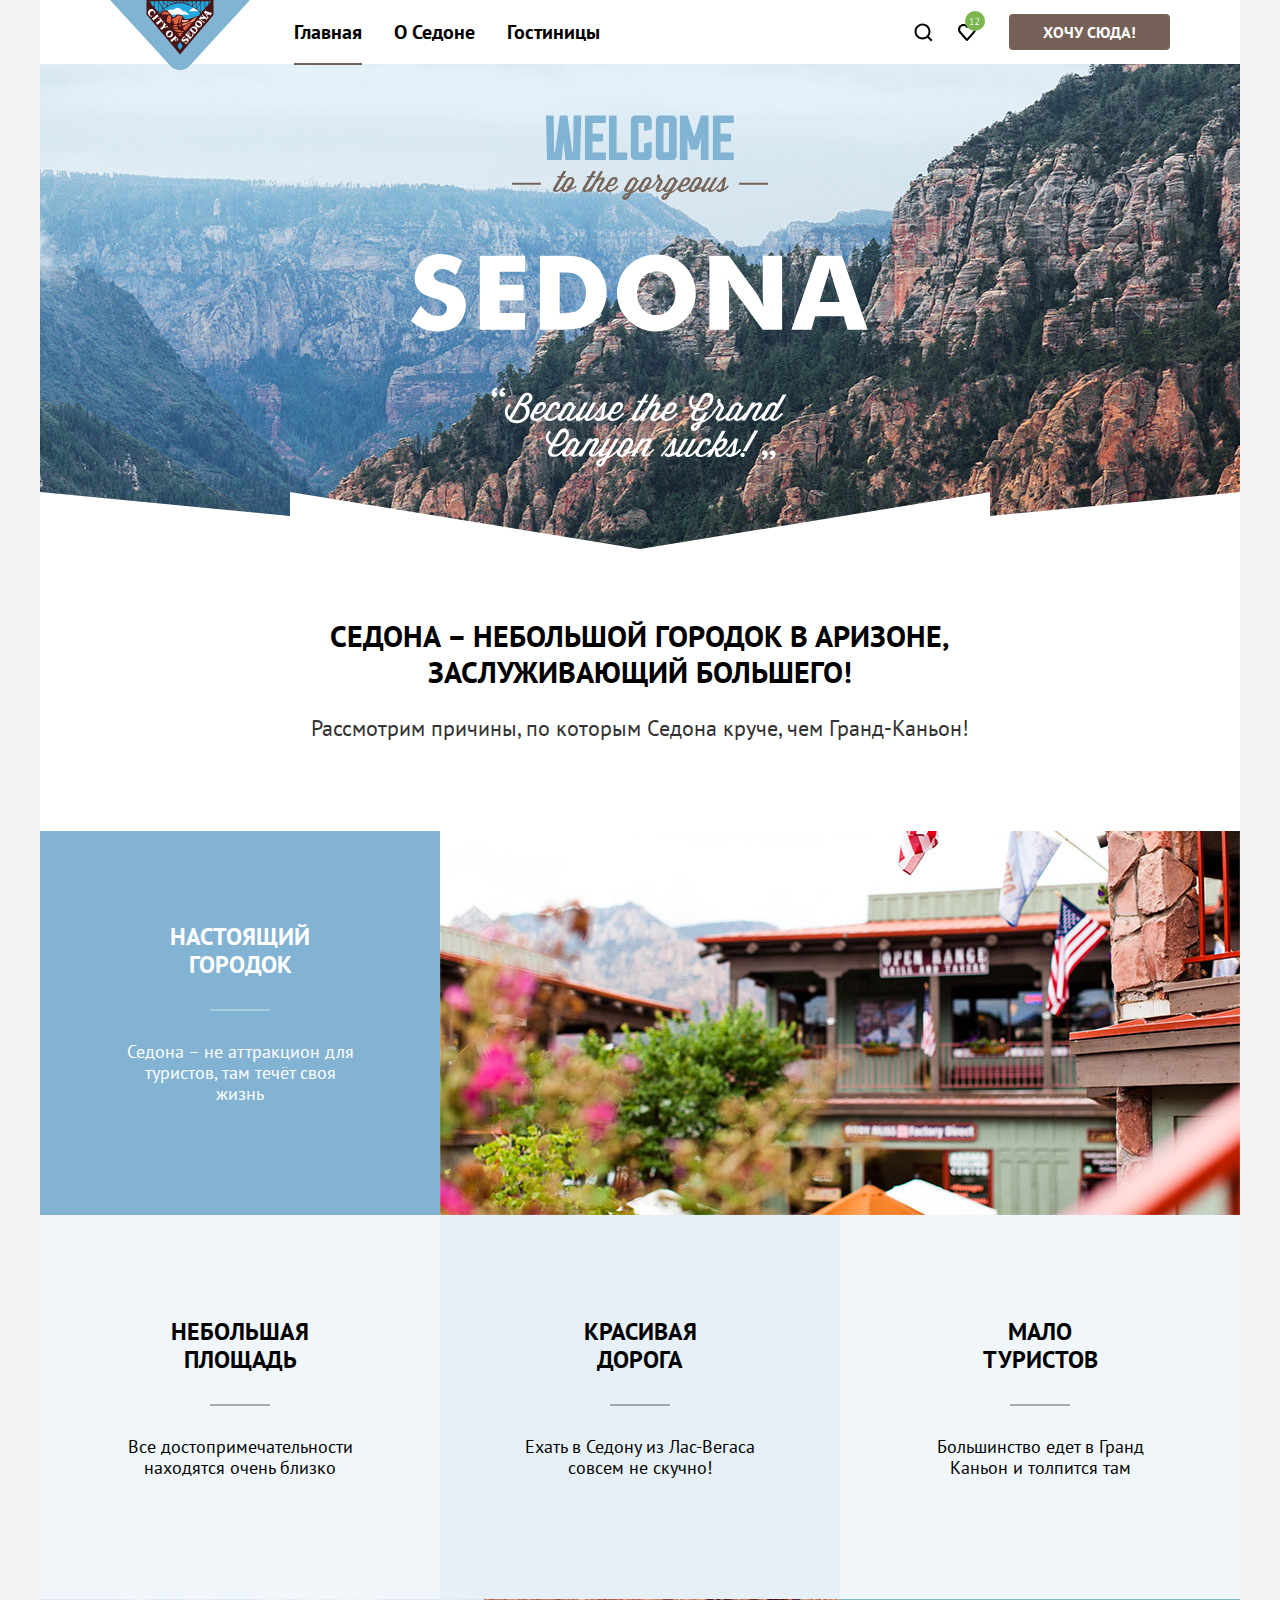
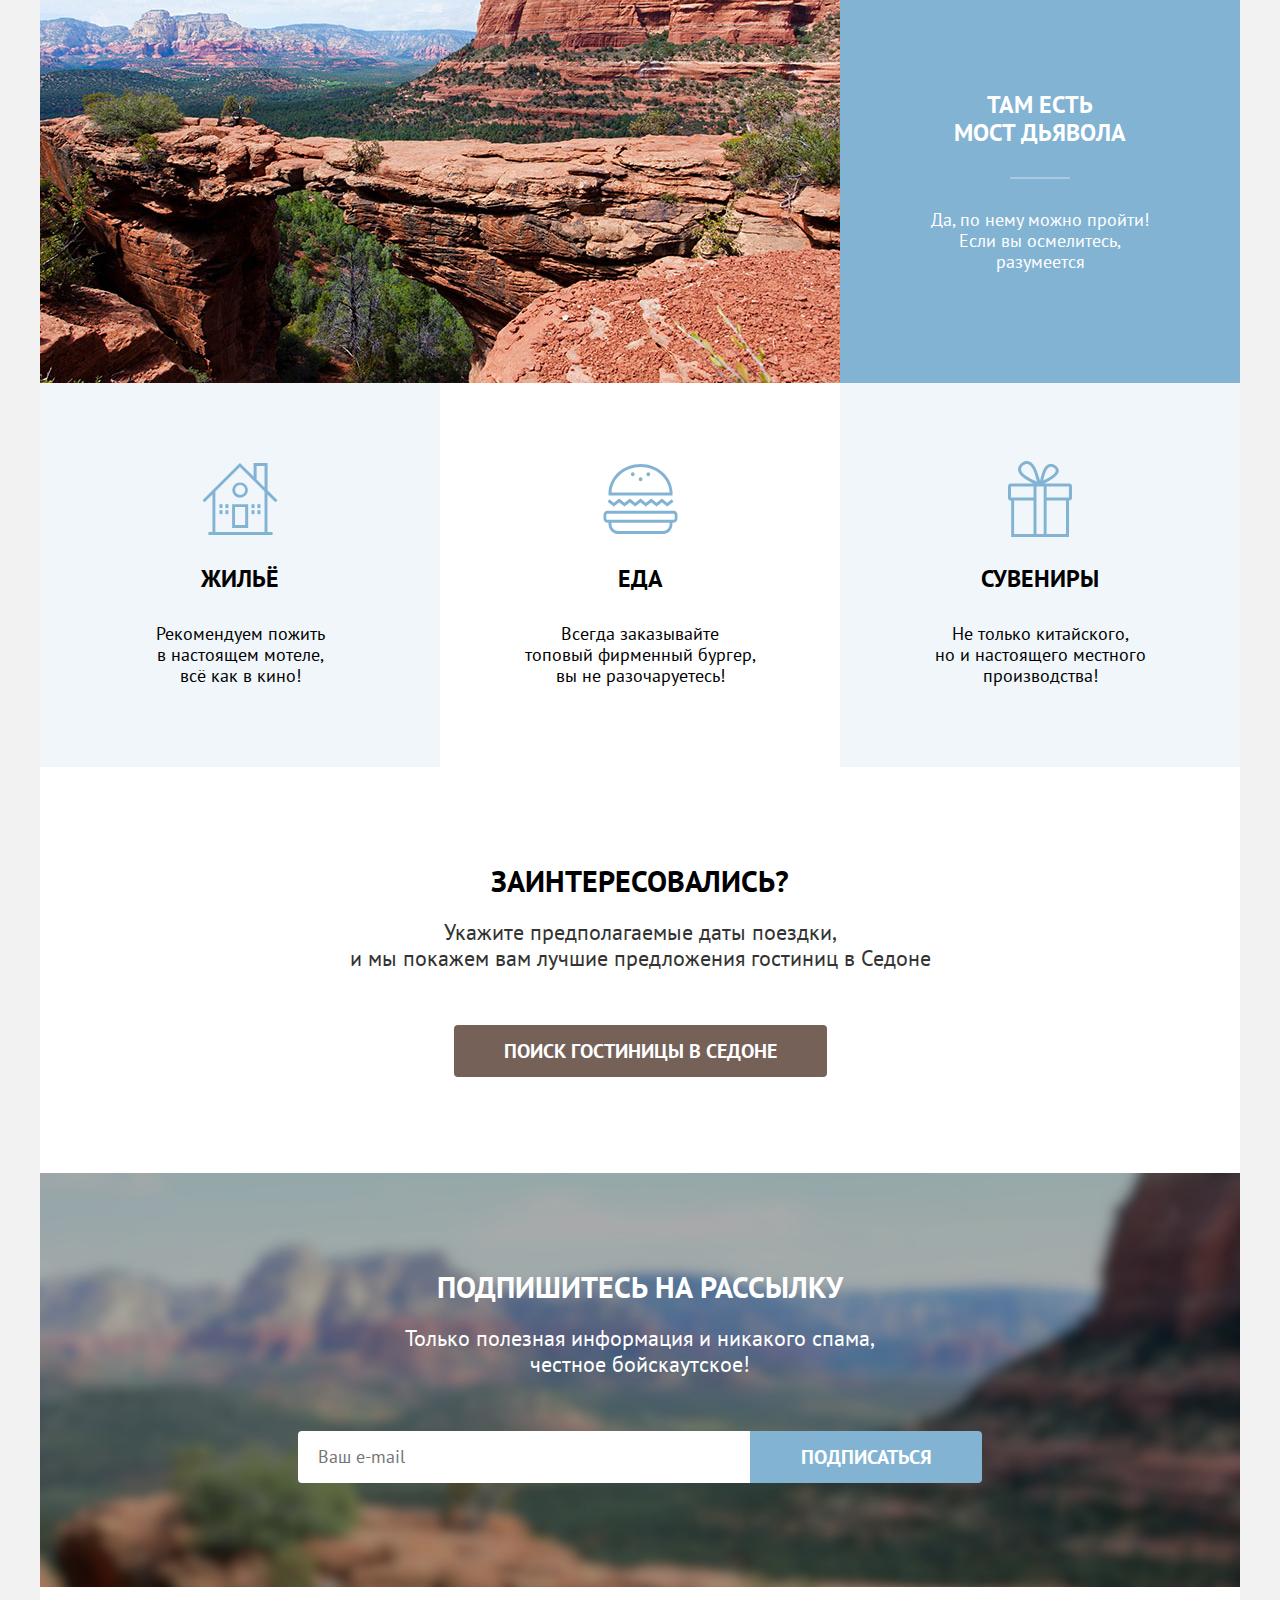
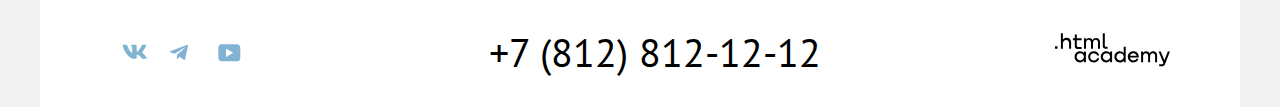
==== 9/index.html @ 2a3465a8 ":heavy_check_mark: Сборка #9" ====
<!DOCTYPE html>
<html lang="ru">

  <head>
    <meta charset="utf-8">
    <meta name="viewport" content="width=device-width, initial-scale=1">
    <link rel="stylesheet" href="styles/styles.css">
    <link rel="icon" type="image/png" sizes="32x32" href="images/favicon.png">
    <title>Седона - лучший город в Аризоне!</title>
    <base href="https://htmlacademy-htmlcss.github.io/2180451-sedona-35/9/">
</head>

  <body>
    <!-- header -->
    <header class="page-header">
      <nav class="header-navigation">
        <a class="nav-link link" href="index.html">
          <img class="header-logo" src="images/sedona-logo.svg" alt="Логотип города Седона.">
        </a>
        <ul class="nav-list list">
          <li class="nav-item">
            <a class="nav-link nav-link-current link" href="index.html">Главная</a>
          </li>
          <li class="nav-item">
            <a class="nav-link link" href="#">О Седоне</a>
          </li>
          <li class="nav-item">
            <a class="nav-link link" href="catalog.html">Гостиницы</a>
          </li>
        </ul>
        <ul class="nav-user list">
          <li class="nav-user-item">
            <span class="visually-hidden">Поиск гостиницы.</span>
            <a class="search-btn link" href="catalog.html"></a>
          </li>
          <li class="nav-user-item favorites-count">
            <span class="visually-hidden">Список избранного.</span>
            <a class="favorite-btn link" href="#"></a>
          </li>
          <li class="nav-user-item">
            <a class="favorites-hotel-button link btn-brown" href="#">ХОЧУ СЮДА!</a>
          </li>
        </ul>
      </nav>
    </header>

    <main class="main-index">
          <!-- intro -->
      <section class="welcome-intro">
        <div class="background-intro">
          <img class="welcome-intro-img" src="images/welcome-intro.svg" width="458" height="352" alt="Добро пожаловать в неподражаемую Седону, потому что Гранд-Каньон отстой.">
        </div>
        <h1 class="main-title">Седона – небольшой городок в аризоне,<br> заслуживающий большего!</h1>
        <p class="main-title-description">Рассмотрим причины, по которым Седона круче, чем Гранд-Каньон!</p>
      </section>
          <!-- список преимуществ -->
      <section class="advantages">
        <ul class="advantage-list list">
          <li class="advantage-item blue-card">
            <h3 class="advantage-title underline">Настоящий<br> городок</h3>
            <p class="advantage-description">Седона – не аттракцион для<br> туристов, там течёт своя<br> жизнь</p>
          </li>
          <li class="advantage-item advantage-image">
            <img src="images/town-image.jpg" alt="Здания города на фоне горы." width="800" height="384">
          </li>
          <li class="advantage-item second-string">
            <h3 class="advantage-title underline">Небольшая<br> площадь</h3>
            <p class="advantage-description">Все достопримечательности<br> находятся очень близко</p>
          </li>
          <li class="advantage-item second-string lightblue-card">
            <h3 class="advantage-title underline">Красивая<br> дорога</h3>
            <p class="advantage-description">Ехать в Седону из Лаc-Вегаса<br> совсем не скучно!</p>
          </li>
          <li class="advantage-item second-string">
            <h3 class="advantage-title underline">Мало<br> туристов</h3>
            <p class="advantage-description">Большинство едет в Гранд<br> Каньон и толпится там</p>
          </li>
          <li class="advantage-item advantage-image">
            <img src="images/devil-bridge.jpg" alt="Горная арка соединяющая две скалы." width="800" height="384">
          </li>
          <li class="advantage-item blue-card">
            <h3 class="advantage-title underline">Там есть<br> мост дьявола</h3>
            <p class="advantage-description">Да, по нему можно пройти!<br> Если вы осмелитесь,<br> разумеется</p>
          </li>
          <li class="advantage-item housing-card">
            <h3 class="advantage-title">Жильё</h3>
            <p class="advantage-description">Рекомендуем пожить<br> в настоящем мотеле,<br> всё как в кино!</p>
          </li>
          <li class="advantage-item food-card">
            <h3 class="advantage-title">Еда</h3>
            <p class="advantage-description">Всегда заказывайте<br> топовый фирменный бургер,<br> вы не разочаруетесь!
            </p>
          </li>
          <li class="advantage-item souvenir-card">
            <h3 class="advantage-title">Сувениры</h3>
            <p class="advantage-description">Не только китайского,<br> но и настоящего местного<br> производства!</p>
          </li>
        </ul>
      </section>
          <!-- поиск гостницы -->
      <section class="hotel-search">
        <h2 class="hotel-search-title">Заинтересовались?</h2>
        <p class="hotel-search-offer">Укажите предполагаемые даты поездки,<br> и мы покажем вам лучшие предложения гостиниц в Седоне</p>
        <a class="hotel-search-btn link btn-brown" href="catalog.html">Поиск гостиницы в Седоне</a>
      </section>
          <!-- подписка на рассылку -->
      <section class="mailing-list">
        <h2 class="subscribe-title">Подпишитесь на рассылку</h2>
        <p class="subscribe-description">Только полезная информация и никакого спама,<br> честное бойскаутское!</p>
        <form class="subscribe-field" action="https://echo.htmlacademy.ru/" method="post">
          <label class="email-label" for="mail-input"></label>
          <input type="email" placeholder="Ваш e-mail" class="mail-input" id="mail-input" name="subscriber email">
          <button class="subscribe-btn btn-blue" type="submit">подписаться</button>
        </form>
      </section>
    </main>
        <!-- footer -->
    <footer class="page-footer">
      <ul class="social list">
        <li class="social-item">
          <a class="footer-link-vk" href="https://vk.com/htmlacademy">
            <svg class="social-icon" width="25" height="15" fill="none" viewBox="0 0 25 15" xmlns="http://www.w3.org/2000/svg"><path fill-rule="evenodd" clip-rule="evenodd" d="M24.116 1.804c.166-.546 0-.948-.795-.948h-2.625c-.668 0-.976.347-1.143.73 0 0-1.335 3.196-3.226 5.272-.612.602-.89.793-1.224.793-.167 0-.418-.19-.418-.738V1.804c0-.656-.184-.948-.74-.948H9.817c-.417 0-.668.304-.668.593 0 .621.946.765 1.043 2.513V7.76c0 .833-.153.984-.487.984-.89 0-3.055-3.21-4.34-6.885-.249-.715-.5-1.003-1.172-1.003H1.566c-.75 0-.9.347-.9.73 0 .682.89 4.07 4.145 8.551 2.17 3.06 5.225 4.72 8.008 4.72 1.67 0 1.875-.369 1.875-1.004V11.54c0-.737.158-.884.687-.884.39 0 1.057.192 2.615 1.667 1.78 1.75 2.073 2.533 3.075 2.533h2.625c.75 0 1.126-.368.91-1.096-.238-.724-1.088-1.775-2.215-3.022-.612-.71-1.53-1.475-1.809-1.858-.389-.49-.278-.71 0-1.147 0 0 3.2-4.426 3.533-5.929h.001Z"/></svg>
            <span class="visually-hidden">Группа в контакте html академии.</span>
          </a>
        </li>
        <li class="social-item">
          <a class="footer-link-tg" href="https://t.me/htmlacademy">
            <svg class="social-icon" width="18" height="16" viewBox="0 0 18 16" fill="none" xmlns="http://www.w3.org/2000/svg"><path d="M16.785.956.84 7.104C-.248 7.541-.24 8.148.64 8.42l4.094 1.277 9.472-5.976c.448-.272.857-.126.52.173l-7.673 6.925H7.05l.002.001-.283 4.22c.414 0 .597-.19.829-.414l1.988-1.934 4.136 3.055c.762.42 1.31.205 1.5-.706l2.715-12.795c.278-1.114-.425-1.618-1.153-1.29Z"/></svg>
            <span class="visually-hidden">Канал в телеграм html академии.</span>
          </a>
        </li>
        <li class="social-item">
          <a class="footer-link-yt" href="https://youtube.com/user/htmlacademyru">
            <svg class="social-icon" width="23" height="18" viewBox="0 0 23 18" fill="none" xmlns="http://www.w3.org/2000/svg"><path d="M18.94.356H3.507C1.647.356.333 1.95.333 3.756V13.85c0 1.913 1.314 3.506 3.174 3.506H19.16c1.642 0 3.174-1.593 3.174-3.4v-10.2c-.219-1.806-1.532-3.4-3.393-3.4ZM7.995 12.894V4.819l7.333 4.037-7.333 4.038Z"/></svg>
            <span class="visually-hidden">Канал на ютуб html академии.</span>
          </a>
        </li>
      </ul>
      <a class="footer-phone-number link" href="telto:+78128121212">
        +7 (812) 812-12-12
        <span class="visually-hidden">Контактный номер академии.</span>
      </a>
      <a class="footer-link-htmlacademy" href="https://htmlacademy.ru/">
        <svg class="academy-icon" width="115" height="34" viewBox="0 0 115 34" fill="none" xmlns="http://www.w3.org/2000/svg"><path d="M0 13.256v2.6h2.5v-2.6H0ZM11.6 4.856c-1.6 0-2.8.7-3.6 1.7h-.1v-6.2h-2v15.5h2v-5.3c0-2.1 1.3-3.6 3.3-3.6 1.8 0 2.9 1.4 2.9 3.2v5.7h2v-6.1c.1-3-1.8-4.9-4.5-4.9ZM26.6 5.156h-4.8v-3.7h-2v3.8h-1.9v2h1.9v6c0 1.7 1 2.7 2.7 2.7h4.1v-2h-3.7c-.7 0-1.1-.4-1.1-1.1v-5.7h4.8v-2ZM41.1 4.956c-1.6 0-2.9.8-3.5 2.1h-.1c-.6-1.2-1.8-2.1-3.4-2.1-1.4 0-2.5.8-3.1 1.8h-.1v-1.6H29v10.6h2v-5.4c0-2 1-3.5 2.6-3.5 1.5 0 2.4 1 2.4 2.6v6.3h2v-5.6c0-2.4 1.4-3.3 2.6-3.3 1.5 0 2.4 1 2.4 2.6v6.3h2v-6.5c.1-2.5-1.4-4.3-3.9-4.3ZM47.8 13.056c0 1.7 1 2.7 2.8 2.7h2v-2h-1.7c-.7 0-1.1-.4-1.1-1.1V.356h-2v12.7ZM28.9 20.056c-.9-1.1-2.2-1.8-3.9-1.8-3.1 0-5.4 2.3-5.4 5.6s2.3 5.6 5.4 5.6c1.8 0 3-.8 3.8-1.9h.1v1.6h2v-10.6h-2v1.5Zm-3.6 7.4c-2.2 0-3.6-1.6-3.6-3.6s1.4-3.6 3.6-3.6 3.6 1.6 3.6 3.6c0 1.9-1.4 3.6-3.6 3.6ZM44.2 22.356c-.5-2.4-2.6-4.1-5.4-4.1-3.4 0-5.6 2.5-5.6 5.6 0 3.1 2.2 5.6 5.6 5.6 2.8 0 4.9-1.8 5.4-4.2h-2.1c-.4 1.3-1.7 2.3-3.3 2.3-2.2 0-3.6-1.6-3.6-3.6s1.4-3.6 3.6-3.6c1.6 0 2.8 1 3.3 2.2h2.1v-.2ZM55.1 20.056c-.9-1.1-2.2-1.8-3.9-1.8-3.1 0-5.4 2.3-5.4 5.6s2.3 5.6 5.4 5.6c1.8 0 3-.8 3.8-1.9h.1v1.6h2v-10.6h-2v1.5Zm-3.6 7.4c-2.2 0-3.6-1.6-3.6-3.6s1.4-3.6 3.6-3.6 3.6 1.6 3.6 3.6c0 1.9-1.5 3.6-3.6 3.6ZM68.7 20.156c-.9-1.1-2.2-1.9-3.9-1.9-3.1 0-5.4 2.3-5.4 5.6s2.2 5.6 5.4 5.6c1.7 0 3-.8 3.8-1.8h.1v1.5h2v-15.4h-2v6.4Zm-3.6 7.3c-2.2 0-3.6-1.6-3.6-3.6s1.4-3.6 3.6-3.6 3.6 1.6 3.6 3.6c-.1 2-1.5 3.6-3.6 3.6ZM78.3 18.256c-3.3 0-5.5 2.5-5.5 5.6 0 3 2.1 5.6 5.5 5.6 2.5 0 4.5-1.3 5.2-3.6h-2.1c-.5 1-1.6 1.6-3 1.6-1.9 0-3.3-1.3-3.4-2.9h8.8c.2-3.6-2-6.3-5.5-6.3Zm0 1.9c1.7 0 3 1 3.3 2.6h-6.5c.3-1.5 1.5-2.6 3.2-2.6ZM98.2 18.256c-1.6 0-2.9.8-3.6 2h-.1c-.6-1.2-1.8-2-3.4-2-1.4 0-2.5.7-3.1 1.8v-1.5h-1.9v10.6h2v-5.4c0-2 1-3.4 2.6-3.5 1.5 0 2.4 1 2.4 2.6v6.3h2v-5.6c0-2.4 1.4-3.3 2.6-3.3 1.5 0 2.4 1 2.4 2.6v6.3h2v-6.5c.1-2.6-1.4-4.4-3.9-4.4ZM109.4 27.356l-3.6-8.9h-2.2l4.8 11.6c-.3.9-.7 1.2-1.7 1.2h-2.5v2h2.5c1.8 0 2.8-.8 3.5-2.6l4.7-12.2h-2.1l-3.4 8.9Z"/></svg>
        <span class="visually-hidden">Сайт html академии.</span>
      </a>
    </footer>
        <!-- modal-container -->
    <div class="modal-container modal-container-close">   <!-- для отображения модального окна нужно удалить класс modal-container-close -->
      <div class="modal-wrapper">
        <button class="modal-close-btn">
          <span class="visually-hidden">Закрыть.</span>
        </button>
        <div class="modal-content">
          <h2 class="modal-title">Поиск гостиницы в Седоне</h2>
          <form class="modal-field" action="https://echo.htmlacademy.ru/" method="post">
            <label class="arrival-date" for="arrival-date-input">Дата Заезда:</label>
            <input class="arrival-date-input modal-input" type="text" value="27 апреля 2020" id="arrival-date-input" name="arrival date" required>
            <p class="date-error">Мы не можем отправить вас в прошлое.</p>
            <label class="departure-date" for="departure-date-input">Дата Выезда:</label>
            <input class="departure-date-input modal-input" type="text" value="1 сентября 2023" id="departure-date-input" name="departure date" required>
            <p class="free-rooms">На эти даты есть свободные номера. Пока есть.</p>
            <label class="adults-count" for="adults-count-input">Взрослые:</label>
            <div class="adults-count-wrapper">
              <button class="minus-btn">
                <span class="visually-hidden">Минус.</span>
              </button>
              <input class="adults-count-input modal-input" type="text" value="2" id="adults-count-input" name="adults count" required>
              <button class="plus-btn">
                <span class="visually-hidden">Плюс.</span>
              </button>
            </div>
            <label class="childs-count" for="childs-count-input">
              Дети:
              <span class="tooltip">
                <span class="tooltip-text">Укажите количество детей,<br> которые будут с вами, возраст<br> которых от 6 до 18 лет. Дети<br> до 6 лет размещаются<br> бесплатно.</span>
              </span>
            </label>
            <div class="childs-count-wrapper">
              <button class="minus-btn" type="button">
                <span class="visually-hidden">Минус.</span>
              </button>
              <input class="childs-count-input modal-input" type="text" value="2" id="childs-count-input" name="childs count" required>
              <button class="plus-btn" type="button">
                <span class="visually-hidden">Плюс.</span>
              </button>
            </div>
            <button class="modal-search-btn" type="submit">Найти</button>
          </form>
        </div>
      </div>
    </div>
  </body>
</html>
---- 9/styles/styles.css ----
/*
* Prefixed by https://autoprefixer.github.io
* PostCSS: v8.4.14,
* Autoprefixer: v10.4.7
* Browsers: > 2% and last 1 version
*/

@font-face {
  font-family: "PT Sans";
  font-style: normal;
  font-weight: 400;
  src: url("../fonts/ptsans-400.woff2") format("woff2");
  font-display: swap;
}

@font-face {
  font-family: "PT Sans";
  font-style: normal;
  font-weight: 700;
  src: url("../fonts/ptsans-700.woff2") format("woff2");
  font-display: swap;
}

html {
  background-color: #f2f2f2;
  height: 100%;
}

body {
  min-width: 1200px;
  min-height: 100%;
  margin: 0;
  padding: 0;
  display: flex;
  flex-direction: column;
  font-family: "PT Sans", "Arial", sans-serif;
  font-size: 18px;
  line-height: 21px;
  font-weight: 400;
  color: #000000;
  background-color: #f2f2f2;
}

.link {
  text-decoration: none;
  color: inherit;
}

.list {
  list-style-type: none;
}

.visually-hidden {
  position: absolute;
  width: 1px;
  height: 1px;
  margin: -1px;
  padding: 0;
  border: 0;
  clip: rect(0 0 0 0);
  overflow: hidden;
}

/* header */
.page-header {
  width: 1200px;
  margin: 0 auto;
  background-color: #ffffff;
}

.header-navigation {
  display: flex;
  position: relative;
  padding: 0 70px;
}

.header-logo {
  position: absolute;
  top: 0;
  z-index: 1;
}

.nav-list {
  margin: 0 0 0 168px;
  padding: 0;
  display: flex;
  flex-wrap: wrap;
  max-width: 460px;
  align-items: center;
  font-size: 20px;
  line-height: 24px;
  font-weight: 700;
}

.nav-item {
  position: relative;
  margin: 20px 16px;
}

.nav-link {
  padding: 20px 0;
}

.nav-link-current::after {
  content: "";
  position: absolute;
  display: block;
  width: 100%;
  top: 43px;
  border-bottom: 2px solid #756257;
  z-index: 1;
}

.nav-user {
  margin: 0;
  margin-left: auto;
  padding: 0;
  display: flex;
  flex-wrap: wrap;
  max-width: 320px;
  align-items: center;
}

.nav-user-item {
  position: relative;
}

.search-btn {
  display: block;
  padding: 22px 12px;
  width: 20px;
  height: 20px;
  background-image: url("../images/search-btn.svg");
  background-repeat: no-repeat;
  background-position: 50% 50%;
}

.favorite-btn {
  display: block;
  padding: 23px 13px;
  width: 18px;
  height: 17px;
  background-image: url("../images/favorites-btn.svg");
  background-repeat: no-repeat;
  background-position: 50% 50%;
}

.favorites-hotel-button {
  display: block;
  margin: 14px 0 14px;
  margin-left: 20px;
  padding: 8px 34px;
  font-size: 16px;
  line-height: 20px;
  font-weight: 700;
  color: #ffffff;
  background-color: #756157;
  border-radius: 4px;
}

.favorites-count::before {
  content: "";
  position: absolute;
  top: 10px;
  left: 20px;
  width: 20px;
  height: 20px;
  background-image: url("../images/favorites-count.svg");
}
/* header */

/* main */
/* welcome-intro */
.main-index {
  width: 1200px;
  margin: 0 auto;
  flex-grow: 1;
  background-color: #ffffff;
}

.background-intro {
  margin-bottom: 69px;
  display: block;
  min-height: 485px;
  text-align: center;
  background:
    url("../images/intro-lowercase.svg") no-repeat center bottom,
    url("../images/index-background.jpg") no-repeat center;
  background-color: #000000;
}

.welcome-intro-img {
  margin-top: 51px;
}

.main-title {
  margin-top: 0;
  margin-bottom: 25px;
  text-align: center;
  font-size: 30px;
  line-height: 36px;
  font-weight: 700;
  text-transform: uppercase;
}

.main-title-description {
  margin-top: 0;
  margin-bottom: 90px;
  text-align: center;
  font-size: 22px;
  line-height: 26px;
  color: #333333;
}
/* welcome-intro */

/* advantages */
.advantage-list {
  margin: 0;
  padding: 0;
  display: grid;
  grid-template-columns: 400px 400px 400px;
  grid-auto-flow: dense;
  text-align: center;
}

.advantage-item {
  display: flex;
  min-height: 384px;
  box-sizing: border-box;
  flex-direction: column;
  text-align: center;
  background-color: rgba(131, 179, 211, 0.12);
}

.advantage-image {
  grid-column: span 2;
}

.advantage-title {
  margin: 0 0 62px;
  position: relative;
  font-size: 24px;
  line-height: 28px;
  font-weight: 700;
  text-transform: uppercase;
}

.housing-card .advantage-title,
.food-card .advantage-title,
.souvenir-card .advantage-title {
  margin-bottom: 30px;
}

.blue-card .advantage-title {
  color: #ffffff;
}

.advantage-description {
  margin: 0;
}

.blue-card {
  padding: 92px 84px 111px;
  background-color: rgba(131, 179, 211, 1);
  color: #ffffff;
}

.second-string {
  padding: 103px 84px 121px;
}

.housing-card,
.food-card,
.souvenir-card {
  padding: 182px 84px 81px;
}

.housing-card {
  background: url("../images/hotel-icon.svg") no-repeat center 80px;
  background-color: rgba(131, 179, 211, 0.12);
}

.food-card {
  background: url("../images/food-icon.svg") no-repeat center 81px;
}

.souvenir-card {
  background: url("../images/souvenir-icon.svg") no-repeat center 78px;
  background-color: rgba(131, 179, 211, 0.12);
}

.underline::after {
  content: "";
  position: absolute;
  display: block;
  top: 86px;
  left: 50%;
  transform: translate(-50%);
  width: 60px;
  border-bottom: 2px solid rgba(0, 0, 0, 0.3);
}

.blue-card .underline::after {
  border-bottom: 2px solid rgba(255, 255, 255, 0.3);
}

.lightblue-card {
  background-color: rgba(131, 179, 211, 0.2);
}
/* advantages */

/* hotel-search */
.hotel-search {
  padding: 96px 0;
  text-align: center;
}

.hotel-search-title {
  margin: 0 auto 20px;
  max-width: 592px;
  font-size: 30px;
  line-height: 36px;
  font-weight: 700;
  text-transform: uppercase;
}

.hotel-search-offer {
  margin-top: 0;
  margin-bottom: 54px;
  font-size: 22px;
  line-height: 26px;
  color: #333333;
}

.hotel-search-btn {
  margin: 0 auto;
  padding: 8px 50px;
  display: inline-block;
  line-height: 36px;
  font-size: 20px;
  font-weight: 700;
  text-transform: uppercase;
  color: #ffffff;
  background-color: #756157;
  border-radius: 4px;
}
/* hotel-search */

/* mailing-list */
.mailing-list {
  padding: 96px 0 104px;
  text-align: center;
  background-image: url("../images/mailing-list-background.jpeg");
  background-size: cover;
  background-color: #000000;
}

.subscribe-title {
  margin-top: 0;
  margin-bottom: 20px;
  font-size: 30px;
  line-height: 36px;
  font-weight: 700;
  text-transform: uppercase;
  color: #ffffff;
}

.subscribe-description {
  margin: 0 auto 54px;
  max-width: 475px;
  font-size: 22px;
  line-height: 26px;
  color: #ffffff;
}

.subscribe-field {
  margin: 0;
  padding: 0;
  display: flex;
  justify-content: center;
}

.mail-input {
  margin: 0;
  padding: 14px 0 14px 20px;
  width: 432px;
  font-family: "PT Sans", "Arial", sans-serif;
  font-size: 18px;
  line-height: 24px;
  border: none;
  border-radius: 4px 0 0 4px;
}

.inner-mail-input {
  background-color: #f2f2f2;
}

.subscribe-btn {
  margin: 0;
  padding: 8px 0;
  width: 232px;
  font-family: "PT Sans", "Arial", sans-serif;
  font-size: 20px;
  line-height: 36px;
  font-weight: 700;
  text-transform: uppercase;
  color: #ffffff;
  background-color: #82b3d3;
  border: none;
  border-radius: 0 4px 4px 0;
}
/* mailing-list */

/* page-footer */
.page-footer {
  width: 1200px;
  box-sizing: border-box;
  margin: 0 auto;
  padding: 45px 70px 35px 70px;
  display: flex;
  flex-wrap: wrap;
  justify-content: space-between;
  align-items: center;
  background-color: #ffffff;
}

.social {
  margin: 0;
  padding: 0;
  max-width: 144px;
  display: flex;
  flex-wrap: wrap;
  align-items: center;
}

.social-item {
  width: 48px;
  height: 40px;
}

.social-icon {
  padding: 12px 12px;
  fill: #83b3d3;
}

.footer-phone-number {
  display: block;
  margin: 0;
  padding: 0;
  max-width: 340px;
  font-size: 40px;
  line-height: 40px;
}

.academy-icon {
  fill: #000000;
}
/* page-footer */

/* modal-container */
.modal-container {
  position: fixed;
  top: 0;
  left: 0;
  display: flex;
  width: 100%;
  height: 100%;
  background-color: rgba(242, 242, 242, 0.8);
  z-index: 1;
}

.modal-container-close {
  display: none;
}

.modal-wrapper {
  position: relative;
  margin: auto;
  padding: 64px 70px;
  box-sizing: border-box;
  width: 717px;
  background-color: #ffffff;
  box-shadow: 0 25px 50px rgba(0, 0, 0, 0.15);
  border-radius: 30px;
}

.modal-close-btn {
  position: absolute;
  right: 52px;
  top: 64px;
  width: 52px;
  height: 52px;
  background-image: url("../images/modal-close.svg");
  background-repeat: no-repeat;
  background-position: center;
  background-color: #f2f2f2;
  border: none;
  border-radius: 50%;
}

.modal-title {
  margin-top: 0;
  margin-bottom: 64px;
  font-size: 30px;
  line-height: 36px;
  font-weight: 700;
  text-transform: uppercase;
}

.modal-field {
  display: grid;
  grid-template-columns: 137px 110px 1fr 110px;
  grid-template-rows: repeat(5, auto);
  align-items: center;
}

.modal-field label {
  font-size: 20px;
  line-height: 24px;
  font-weight: 700;
}

.modal-input {
  font-family: "PT Sans", "Arial", sans-serif;
  font-size: 18px;
  line-height: 24px;
  font-weight: 700;
  background-color: #f2f2f2;
  border: none;
  border-radius: 4px;
}

.arrival-date,
.departure-date,
.adults-count {
  grid-column: 1/2;
}

.arrival-date-input,
.departure-date-input {
  grid-column: 2/5;
  padding: 12px 50px 12px 20px;
  background-image: url("../images/modal-calendar.svg");
  background-repeat: no-repeat;
  background-position: center right 20px;
}

.date-error,
.free-rooms {
  grid-column: 2/5;
  margin: 4px 0 23px;
  padding-left: 20px;
  align-self: flex-start;
  font-size: 16px;
  line-height: 21px;
  font-weight: 400;
}

.date-error {
  min-width: 280px;
  color: #ff5757;
}

.free-rooms {
  min-width: 331px;
  color: #333333;
}

.childs-count {
  margin-left: 88px;
  grid-column: 3/4;
  max-width: 137px;
}

.adults-count-wrapper {
  grid-column: 2/3;
}

.childs-count-wrapper {
  grid-column: 4/5;
}

.adults-count-wrapper,
.childs-count-wrapper {
  min-height: 48px;
  display: flex;
  justify-content: space-between;
  background-color: #f2f2f2;
  border-radius: 4px;
}

.adults-count-input,
.childs-count-input {
  margin: 0;
  display: block;
  min-width: 31px;
  min-height: 48px;
  text-align: center;
  border-radius: 0;
}

.minus-btn {
  margin: 0;
  margin-left: 13px;
  position: relative;
  width: 20px;
  height: 20px;
  align-self: center;
  background-image: url("../images/modal-minus.svg");
  background-repeat: no-repeat;
  background-position: center;
  background-color: transparent;
  border: none;
}

.plus-btn {
  margin: 0;
  margin-right: 13px;
  position: relative;
  width: 20px;
  height: 20px;
  align-self: center;
  background-image: url("../images/modal-plus.svg");
  background-repeat: no-repeat;
  background-position: center;
  background-color: transparent;
  border: none;
}

.tooltip {
  margin-left: 10px;
  padding: 0 13px;
  position: relative;
  background-image: url("../images/modal-tooltip.svg");
  background-repeat: no-repeat;
  background-position: center;
  border-radius: 50%;
  background-color: #83b3d3;
}

.tooltip-text {
  visibility: hidden;
  position: absolute;
  padding: 20px 18px 18px 22px;
  box-sizing: border-box;
  top: 100%;
  left: 50%;
  min-width: 256px;
  min-height: 143px;
  font-size: 16px;
  line-height: 20px;
  font-weight: 400;
  color: #ffffff;
  background-color: #333333;
  border-radius: 10px;
  box-shadow: 0 15px 30px rgba(0, 0, 0, 0.3);
  transform: translate(-50%, 15px);
  z-index: 1;
}

.tooltip-text::after {
  position: absolute;
  content: "";
  top: -9px;
  left: 50%;
  width: 19px;
  height: 9px;
  background-image: url("../images/modal-tooltip-tail.svg");
  background-repeat: no-repeat;
  transform: translate(-50%);
}

.tooltip:hover .tooltip-text {
  visibility: visible;
}

.modal-search-btn {
  margin: 48px 0 0 0;
  padding: 18px 0;
  grid-column: 1/-1;
  font-family: "PT Sans", "Arial", sans-serif;
  font-size: 20px;
  line-height: 24px;
  font-weight: 700;
  text-transform: uppercase;
  color: #ffffff;
  background-color: #83b3d3;
  border: none;
  border-radius: 10px;
}
/* modal-container */

/* main-inner */
/* sedona-hotels */
.main-inner {
  width: 1200px;
  margin: 0 auto;
  background-color: #ffffff;
}

.sedona-hotels {
  margin-bottom: 50px;
  padding: 35px 70px 70px;
  box-sizing: border-box;
  content: "";
  min-height: 412px;
  background-image: url("../images/catalog-page/catalog-background.jpeg");
  background-repeat: no-repeat;
  background-size: cover;
  background-color: #000000;
}

.inner-title {
  margin: 0;
  margin-bottom: 8px;
  font-size: 60px;
  line-height: 78px;
  color: #ffffff;
}

.breadcrumps {
  margin: 0;
  margin-bottom: 40px;
  padding: 0;
  width: 114px;
  display: flex;
  flex-direction: row;
  justify-content: space-between;
  align-items: center;
  font-size: 16px;
  line-height: 21px;
  color: #ffffff;
}

.breadcrumps-item {
  position: relative;
}

.breadcrumps-homepage-link {
  display: block;
  width: 12px;
  height: 12px;
  background-image: url("../images/catalog-page/hotel-icon.svg");
  background-size: cover;
}

.breadcrumps-item:first-child::after {
  content: "";
  position: absolute;
  left: 23px;
  top: 0;
  width: 7px;
  height: 10px;
  background-image: url("../images/catalog-page/breadscrump-arrow.svg");
  background-size: cover;
}
/* sedona-hotels */

/* hotel-filters */
.hotel-filters {
  color: #ffffff;
}

.hotel-filters-form {
  margin: 0;
  padding: 0;
  display: flex;
  flex-wrap: wrap;
}

.fieldset-form {
  margin: 0;
  padding: 0;
  border: none;
}

.fieldset-title {
  margin-bottom: 32px;
  padding: 0;
  max-width: 151px;
  font-size: 20px;
  line-height: 24px;
  font-weight: 700;
}

.fieldset-form-list {
  margin: 0 70px 0 0;
  padding: 0;
  width: 150px;
  display: flex;
  flex-direction: column;
  justify-content: space-between;
  align-items: flex-start;
  gap: 16px;
  font-size: 18px;
  line-height: 23px;
}

.control {
  position: relative;
  display: block;
  padding-left: 36px;
}

.control-input,
.radio {
  position: absolute;
  width: 1px;
  height: 1px;
  margin: -1px;
  padding: 0;
  border: 0;
  clip: rect(0 0 0 0);
  overflow: hidden;
}

.control-mark-checkbox {
  position: absolute;
  top: 2px;
  left: 0;
  width: 20px;
  height: 20px;
  background-color: #ffffff;
  border-radius: 4px;
}

.control-input[type="checkbox"]:checked + .control-mark-checkbox::before {
  position: absolute;
  content: "";
  top: 5px;
  left: 4px;
  height: 20px;
  width: 20px;
  background: url("../images/catalog-page/checkbox.svg") no-repeat;
}

.control-mark-radio {
  position: absolute;
  top: 2px;
  left: 0;
  width: 20px;
  height: 20px;
  background-color: #ffffff;
  border-radius: 50%;
}

.radio[type="radio"]:checked + .control-mark-radio::before {
  position: absolute;
  content: "";
  top: 5px;
  left: 5px;
  height: 10px;
  width: 10px;
  background-color: #3f5e72;
  border-radius: 50%;
}

.range-form {
  margin: 0 70px 0 70px;
  width: 288px;
}

.range-wrapper {
  position: relative;
  margin-bottom: 44px;
  width: 288px;
  display: flex;
  justify-content: space-between;
}

.range-input {
  padding: 12px 20px;
  box-sizing: border-box;
  width: 143px;
  font-size: 18px;
  line-height: 24px;
  font-weight: 700;
  border: none;
}

.left-range-input {
  border-radius: 4px 0 0 4px;
}

.range-wrapper::after {
  position: absolute;
  content: "от";
  top: 12px;
  left: 106px;
  font-family: "PT Sans", "Arial", sans-serif;
  font-weight: 400;
  font-size: 18px;
  line-height: 24px;
  color: #e5e5e5;
}

.range-wrapper::before {
  position: absolute;
  content: "до";
  top: 12px;
  left: 248px;
  font-family: "PT Sans", "Arial", sans-serif;
  font-weight: 400;
  font-size: 18px;
  line-height: 24px;
  color: #e5e5e5;
}

.right-range-input {
  border-radius: 0 4px 4px 0;
}

.range-scale {
  position: relative;
  height: 4px;
  margin-bottom: 8px;
  background-color: rgba(255, 255, 255, 0.3);
  border-radius: 2px;
}

.range-bar {
  position: absolute;
  height: 4px;
  left: 0;
  width: 226px;
  border-radius: 2px;
  background-color: #ffffff;
}

.range-toggle {
  position: absolute;
  background-color: #ffffff;
  height: 20px;
  width: 20px;
  border: none;
  border-radius: 5px;
  cursor: pointer;
}

.toggle-min {
  top: -8px;
}

.toggle-max {
  top: -8px;
  left: 206px;
}

.hotel-filters-btn {
  display: flex;
  flex-direction: column;
}

.accept-filters-btn {
  margin-top: 56px;
  padding: 8px 0;
  width: 191px;
  font-family: "PT Sans", "Arial", sans-serif;
  font-size: 16px;
  line-height: 20px;
  font-weight: 700;
  text-transform: uppercase;
  color: #ffffff;
  background-color: #82b3d3;
  border: none;
  border-radius: 4px;
}

.reset-filters-btn {
  margin-top: 32px;
  padding: 8px 0;
  width: 191px;
  font-family: "PT Sans", "Arial", sans-serif;
  font-size: 16px;
  line-height: 20px;
  font-weight: 700;
  text-transform: uppercase;
  color: #ffffff;
  background-color: rgba(0, 0, 0, 0);
  border: none;
}
/* hotel-filters */

/* hotel-sort */
.hotel-sort {
  margin: 0 70px 40px;
  display: flex;
  flex-wrap: wrap;
  align-items: center;
}

.hotel-sort-title {
  margin: 0;
  max-width: 340px;
  font-size: 30px;
  line-height: 36px;
  font-weight: 700;
  text-transform: uppercase;
}

.hotel-sort-list {
  margin: 0;
  margin-left: auto;
  padding: 12px 34px 12px 18px;
  width: 292px;
  height: 49px;
  font-family: "PT Sans", "Arial", sans-serif;
  font-size: 18px;
  line-height: 21px;
  color: #333333;
  border: 2px solid #e5e5e5;
  border-radius: 4px;
  background-image: url("../images/catalog-page/select-arrow.svg");
  background-repeat: no-repeat;
  background-position: right 18px center;
  appearance: none;
}

.hotel-sort-wrapper {
  margin-left: 70px;
  max-width: 160px;
  display: flex;
  flex-wrap: wrap;
  gap: 8px;
}

.view-btn {
  width: 48px;
  height: 48px;
  display: block;
  background-color: rgba(0, 0, 0, 0);
  background-position: 50% 50%;
  background-repeat: no-repeat;
  background-size: 16px 14px;
  border: 2px solid #e5e5e5;
  border-radius: 4px;
}

.view-btn-cards-current {
  border: 2px solid #000000;
}

.view-btn-cards {
  background-image: url("../images/catalog-page/view-icon-1.svg");
}

.view-btn-gallery {
  background-image: url("../images/catalog-page/view-icon-2.svg");
}

.view-btn-list {
  background-image: url("../images/catalog-page/view-icon-3.svg");
}

/* hotel-catalog */
.hotel-list {
  margin: 40px 70px 80px;
  padding: 0;
  display: grid;
  grid-template-columns: repeat(3, 340px);
  gap: 20px;
}

.hotel-card {
  padding: 20px;
  border: 1px solid #e6e6e6;
  border-radius: 4px;
}

.hotel-card-link {
  display: block;
  min-width: 300px;
}

.hotel-image {
  display: block;
  margin-bottom: 16px;
}

.hotel-card-title {
  margin: 0;
  margin-bottom: 16px;
  font-size: 24px;
  line-height: 28px;
  font-weight: 700;
}

.hotel-info-wrapper {
  margin-bottom: 16px;
  display: flex;
  font-size: 18px;
  line-height: 21px;
  font-weight: 400;
  color: #333333;
}

.hotel-type-item,
.hotel-price-item {
  margin: 0;
  width: 50%;
}

.hotel-price-item {
  text-align: right;
}

.hotel-card-btn-wrapper {
  margin-bottom: 16px;
  display: flex;
  justify-content: space-between;
}

.hotel-description-btn {
  margin: 0;
  padding: 8px 26px;
  box-sizing: border-box;
  max-width: 140px;
  font-size: 16px;
  line-height: 20px;
  font-weight: 700;
  text-transform: uppercase;
  text-align: center;
  color: #ffffff;
  background-color: #756157;
  border-radius: 4px;
}

.add-favorites-btn {
  margin: 0;
  padding: 8px 20px;
  box-sizing: border-box;
  max-width: 140px;
  font-family: "PT Sans", "Arial", sans-serif;
  font-size: 16px;
  line-height: 20px;
  font-weight: 700;
  text-transform: uppercase;
  color: #ffffff;
  background-color: #82b3d3;
  border: none;
  border-radius: 4px;
}

.added-favorites-btn {
  padding: 8px 18px;
  background-color: #7db54f;
}

.hotel-rate-wrapper {
  display: flex;
  flex-wrap: wrap;
  justify-content: space-between;
  align-items: center;
  font-size: 18px;
  line-height: 21px;
  font-weight: 400;
}

.hotel-rate-star {
  width: 140px;
  height: 36px;
}

.four-star {
  background:
    url("../images/catalog-page/star.svg") no-repeat 0,
    url("../images/catalog-page/star.svg") no-repeat 24px,
    url("../images/catalog-page/star.svg") no-repeat 48px,
    url("../images/catalog-page/star.svg") no-repeat 72px;
}

.three-star {
  background:
    url("../images/catalog-page/star.svg") no-repeat 0,
    url("../images/catalog-page/star.svg") no-repeat 24px,
    url("../images/catalog-page/star.svg") no-repeat 48px;
}

.two-star {
  background:
    url("../images/catalog-page/star.svg") no-repeat 0,
    url("../images/catalog-page/star.svg") no-repeat 24px;
}

.hotel-rate-number {
  margin: 0;
  padding: 8px 0;
  width: 140px;
  display: block;
  text-align: center;
  font-size: 16px;
  line-height: 20px;
  font-weight: 400;
  text-transform: uppercase;
  color: #333333;
  background-color: #f2f2f2;
  border-radius: 4px;
}
/* hotel-catalog */

/* pagination-list */
.pagination-list::before {
  content: "";
  position: absolute;
  width: 100%;
  top: -40px;
  border-bottom: 1px solid #e6e6e6;
  z-index: 1;
}

.pagination-list {
  margin: 0 70px 60px;
  padding: 0;
  position: relative;
  display: flex;
  flex-wrap: wrap;
  gap: 8px;
}

.pagination-item {
  max-width: 300px;
}

.pagination-link {
  display: block;
  box-sizing: border-box;
  min-width: 60px;
  height: 60px;
  padding: 12px 5px;
  text-align: center;
  font-size: 20px;
  line-height: 36px;
  font-weight: 700;
  color: #ffffff;
  background-color: #82b3d3;
  border-radius: 4px;
}

.pagination-link-current {
  color: #000000;
  background-color: #f2f2f2;
}

.pagination-link-empty {
  display: block;
  box-sizing: border-box;
  width: 60px;
  height: 60px;
  padding: 12px 0;
  text-align: center;
  font-size: 20px;
  line-height: 36px;
  font-weight: 700;
  color: #000000;
  background-color: #ffffff;
  border-radius: 4px;
}
/* pagination-list */

/* inner-mailing-list */
.inner-mailing-list {
  color: #000000;
  background-image: none;
  background-color: #ffffff;
}

.inner-subscribe-title {
  color: #000000;
}

.inner-subscribe-description {
  margin: 0 auto 54px;
  max-width: 475px;
  color: #333333;
}

/* btn-status */
.btn-blue:hover,
.btn-blue:focus {
  background-color: #68a2ca;
}

.btn-blue:active {
  color: rgba(255, 255, 255, 0.3);
  background-color: #82b3d3;
}

.btn-blue:disabled,
.btn-brown:disabled {
  background-color: #e5e5e5;
}

.btn-brown:hover,
.btn-brown:focus {
  background-color: #615048;
}

.btn-brown:active {
  color: rgba(255, 255, 255, 0.3);
  background-color: #756157;
}

.social-icon:hover,
.social-icon:focus {
  fill: #68a2ca;
}

.social-icon:active {
  fill: rgba(104, 162, 202, 0.3);
}

.footer-phone-number:hover,
.footer-phone-number:focus {
  color: #756157;
}

.footer-phone-number:active {
  color: #756157;
  opacity: 0.3;
}

.academy-icon:hover,
.academy-icon:focus {
  fill: #756157;
}

.academy-icon:active {
  fill: #756157;
  opacity: 0.3;
}

.control-input:hover + .control-mark-checkbox,
.radio:hover + .control-mark-radio {
  opacity: 0.5;
}

.control-input:focus + .control-mark-checkbox,
.radio:focus + .control-mark-radio {
  border: 3px solid #83b3d3;
}

.control-input:active + .control-mark-checkbox,
.radio:active + .control-mark-radio {
  opacity: 0.3;
}

.range-input:hover {
  background-color: #e6e6e6;
}

.left-range-input:focus {
  background-color: #e6e6e6;
  border: 3px solid #83b3d3;
  border-radius: 4px 0 0 4px;
}

.left-range-input:active {
  background-color: #f2f2f2;
  border: 2px solid #000000;
  border-radius: 4px 0 0 4px;
}

.right-range-input:focus {
  background-color: #e6e6e6;
  border: 3px solid #83b3d3;
  border-radius: 0 4px 4px 0;
}

.right-range-input:active {
  background-color: #f2f2f2;
  border: 2px solid #000000;
  border-radius: 0 4px 4px 0;
}

.range-toggle:hover {
  box-shadow: 0 4px 10px rgba(0, 0, 0, 0.25);
}

.range-toggle:focus {
  border: 3px solid #83b3d3;
  box-shadow: 0 4px 10px rgba(0, 0, 0, 0.25);
}

.range-toggle:active {
  border: 2px solid #83b3d3;
  box-shadow: 0 7px 15px rgba(0, 0, 0, 0.4);
}

.reset-filters-btn:hover {
  color: rgba(255, 255, 255, 0.5);
}

.reset-filters-btn:focus {
  border: 3px solid #82b3d3;
  border-radius: 4px;
}

.reset-filters-btn:active {
  color: rgba(255, 255, 255, 0.3);
}

.reset-filters-btn:disabled {
  color: rgba(255, 255, 255, 0.1);
}

.hotel-sort-list:hover,
.hotel-sort-list:focus {
  border: 2px solid #68a2ca;
}

.hotel-sort-list:active {
  border: 2px solid #3f5e72;
}

.hotel-sort-list:disabled {
  color: #000000;
  opacity: 0.3;
  border: 2px solid rgba(0, 0, 0, 0.3);
}

.view-btn:hover,
.view-btn:active {
  border: 2px solid #000000;
}

.view-btn:focus {
  border: 2px solid #68a2ca;
}

.added-favorites-btn:hover,
.added-favorites-btn:focus {
  background-color: #6c9e42;
}

.added-favorites-btn:active {
  color: rgba(255, 255, 255, 0.3);
  background-color: #7db54f;
}

.added-favorites-btn:disabled {
  background-color: #e5e5e5;
}

.pagination-link:hover,
.pagination-link:focus {
  background-color: #68a2ca;
  border: 1px solid #82b3d3;
}

.pagination-link:active {
  color: rgba(255, 255, 255, 0.3);
  background-color: #82b3d3;
}

.pagination-link-current:hover,
.pagination-link-current:focus,
.pagination-link-current:active {
  background-color: #f2f2f2;
  border: none;
}

.adults-count-wrapper:hover .adults-count-input,
.adults-count-wrapper:focus .adults-count-input,
.arrival-date-input:hover,
.departure-date-input:hover,
.adults-count-input:hover,
.childs-count-input:hover,
.adults-count-wrapper:hover,
.childs-count-wrapper:hover,
.modal-close-btn:hover {
  background-color: #e6e6e6;
}

.arrival-date-input:focus,
.departure-date-input:focus,
.adults-count-wrapper:focus,
.childs-count-wrapper:focus,
.modal-close-btn:focus {
  background-color: #e6e6e6;
  border: 3px solid #83b3d3;
}

.arrival-date-input:active,
.departure-date-input:active,
.adults-count-wrapper:active,
.childs-count-wrapper:active {
  background-color: #f2f2f2;
  border: 2px solid #000000;
}

.childs-count-wrapper:hover .childs-count-input,
.childs-count-wrapper:focus .childs-count-input {
  background-color: #e6e6e6;
}

.modal-search-btn:hover,
.modal-search-btn:focus {
  background-color: #68a2ca;
}

.modal-search-btn:active {
  color: rgba(255, 255, 255, 0.3);
  background-color: #68a2ca;
}

.minus-btn:hover::after {
  content: "";
  position: absolute;
  left: 0;
  top: 9px;
  width: 14px;
  height: 2px;
  background-color: #000000;
}

.plus-btn:hover::after {
  content: "";
  position: absolute;
  left: 0;
  top: 9px;
  width: 14px;
  height: 2px;
  background-color: #000000;
}

.plus-btn:hover::before {
  content: "";
  position: absolute;
  left: 0;
  top: 9px;
  width: 14px;
  height: 2px;
  background-color: #000000;
  transform: rotate(90deg);
}

.minus-btn:focus,
.plus-btn:focus {
  border: 3px solid #82b3d3;
  border-radius: 4px;
}
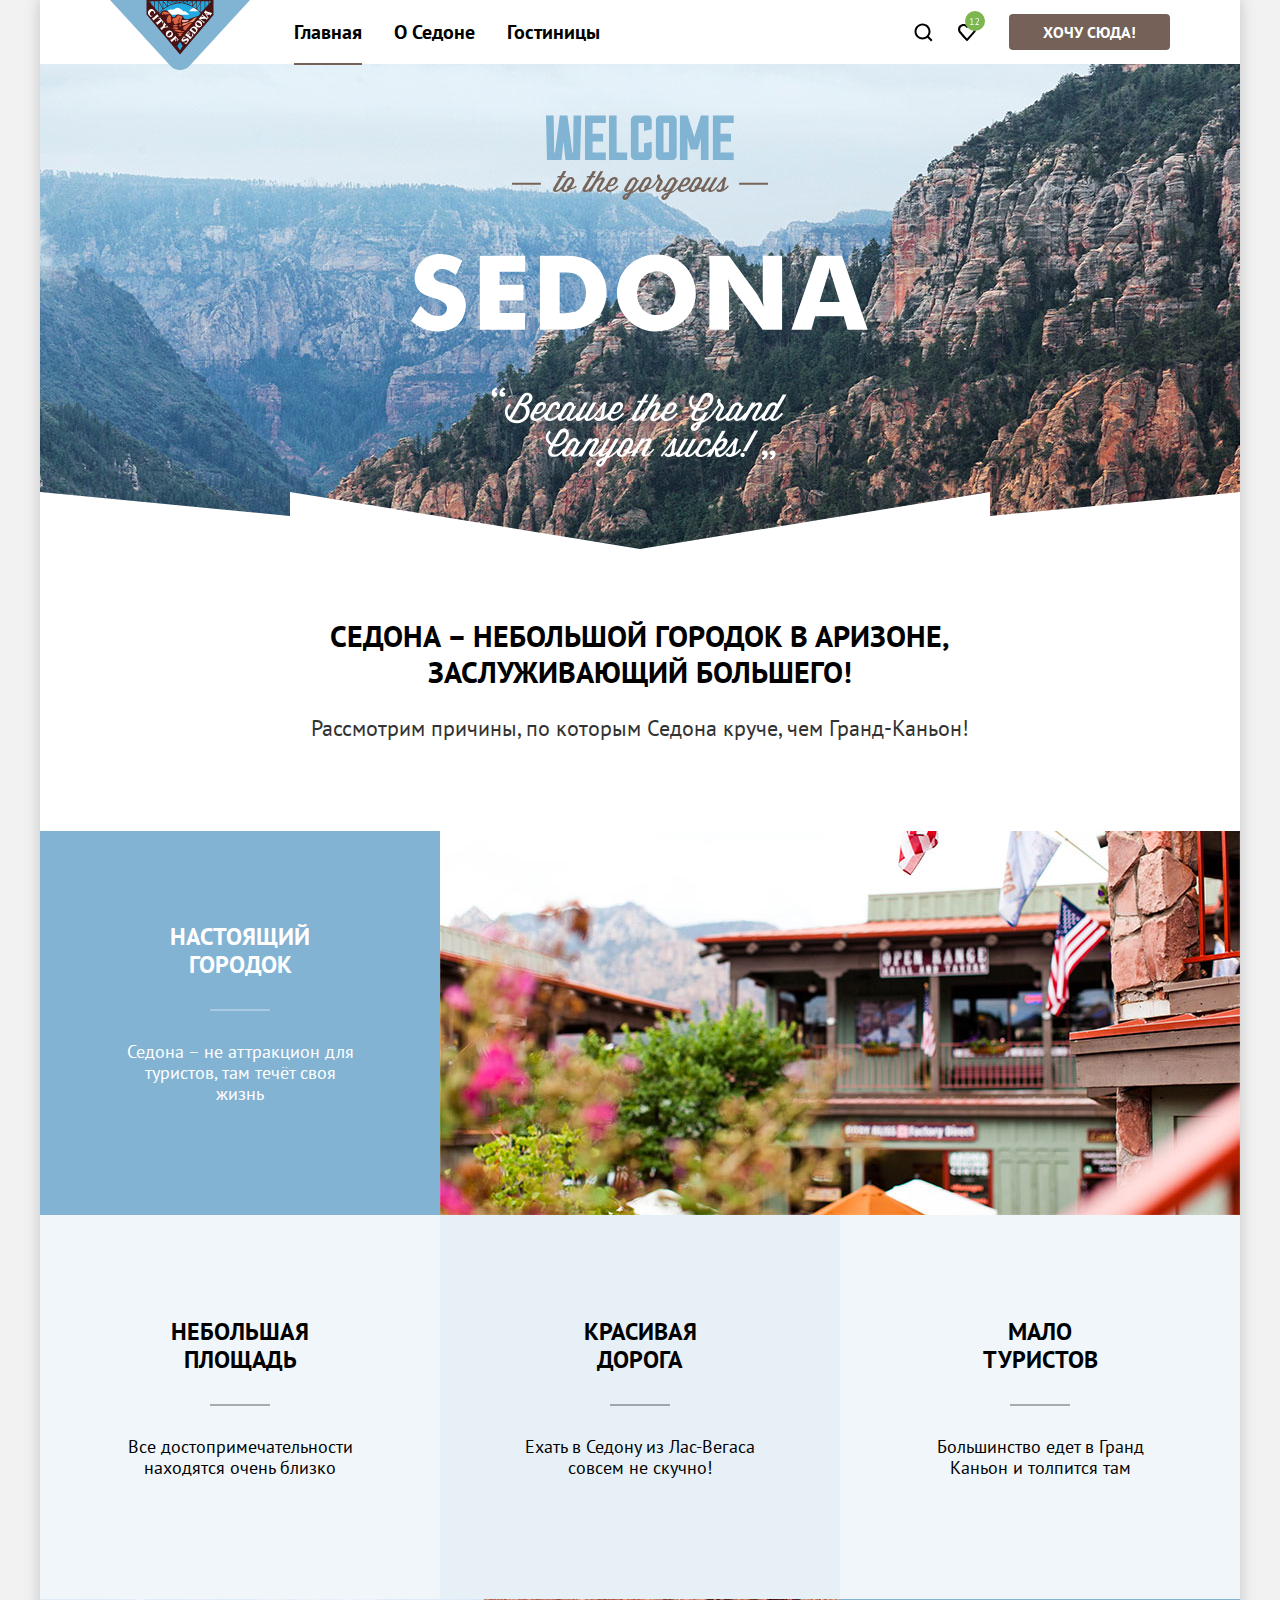
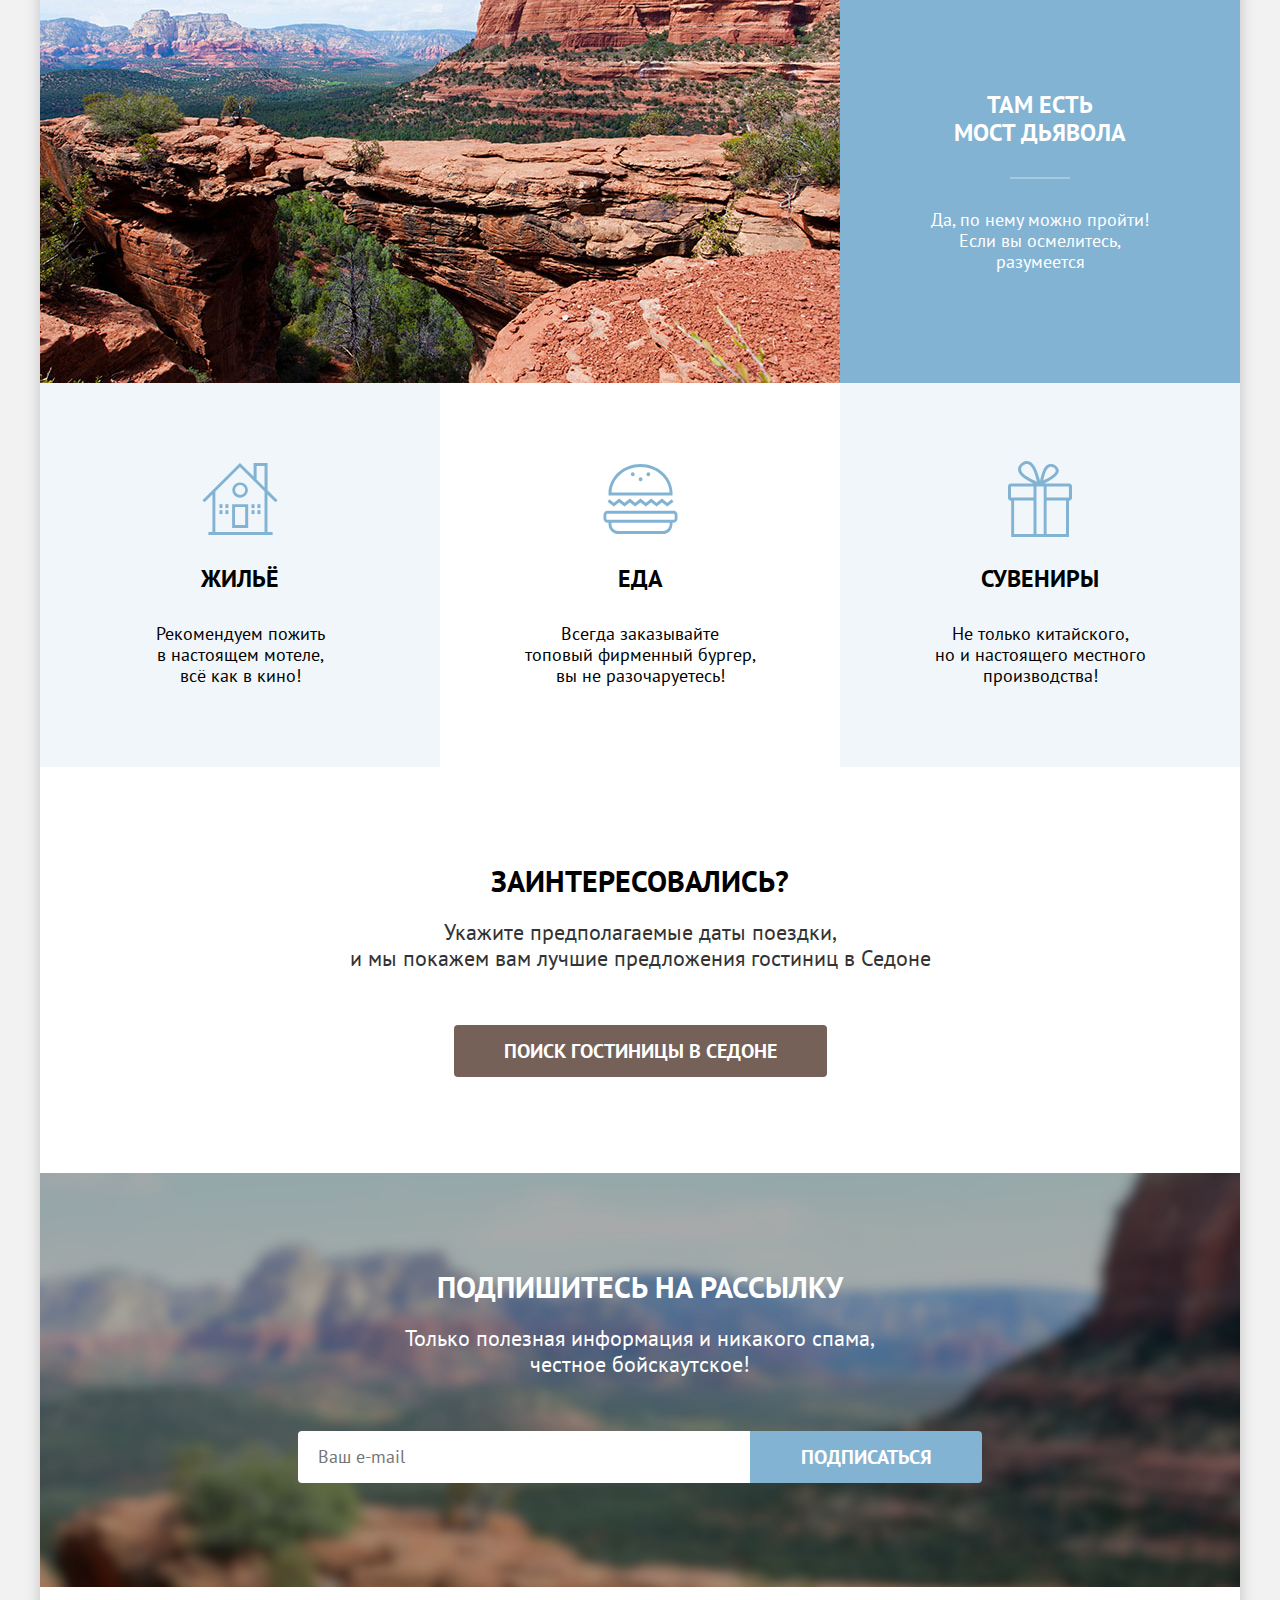
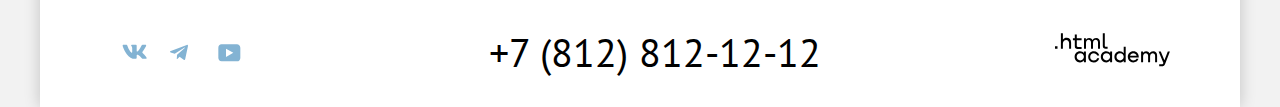
==== commit 2d1b1805: ":heavy_check_mark: Сборка #9" ====
--- a/9/index.html
+++ b/9/index.html
@@ -11,7 +11,8 @@
 </head>
 
   <body>
-    <!-- header -->
+    <div class="content-wrapper">
+      <!-- header -->
     <header class="page-header">
       <nav class="header-navigation">
         <a class="nav-link link" href="index.html">
@@ -146,7 +147,8 @@
       </a>
     </footer>
         <!-- modal-container -->
-    <div class="modal-container modal-container-close">   <!-- для отображения модального окна нужно удалить класс modal-container-close -->
+        <!-- для отображения модального окна нужно удалить класс modal-container-close -->
+    <div class="modal-container modal-container-hidden">
       <div class="modal-wrapper">
         <button class="modal-close-btn">
           <span class="visually-hidden">Закрыть.</span>
@@ -162,11 +164,11 @@
             <p class="free-rooms">На эти даты есть свободные номера. Пока есть.</p>
             <label class="adults-count" for="adults-count-input">Взрослые:</label>
             <div class="adults-count-wrapper">
-              <button class="minus-btn">
+              <button class="minus-btn" type="button">
                 <span class="visually-hidden">Минус.</span>
               </button>
               <input class="adults-count-input modal-input" type="text" value="2" id="adults-count-input" name="adults count" required>
-              <button class="plus-btn">
+              <button class="plus-btn" type="button">
                 <span class="visually-hidden">Плюс.</span>
               </button>
             </div>
@@ -190,5 +192,7 @@
         </div>
       </div>
     </div>
+    </div>
+    <script src="modal-container.js"></script>
   </body>
 </html>
--- a/9/styles/styles.css
+++ b/9/styles/styles.css
@@ -41,6 +41,13 @@
   background-color: #f2f2f2;
 }
 
+.content-wrapper {
+  margin: 0 auto;
+  width: 1200px;
+  background-color: #ffffff;
+  box-shadow: 0 0 15px rgba(0, 0, 0, 0.2);
+}
+
 .link {
   text-decoration: none;
   color: inherit;
@@ -62,12 +69,6 @@
 }
 
 /* header */
-.page-header {
-  width: 1200px;
-  margin: 0 auto;
-  background-color: #ffffff;
-}
-
 .header-navigation {
   display: flex;
   position: relative;
@@ -94,19 +95,20 @@
 
 .nav-item {
   position: relative;
-  margin: 20px 16px;
-}
-
-.nav-link {
-  padding: 20px 0;
+  margin: 20px 0;
+}
+
+.nav-list .nav-link {
+  padding: 20px 16px;
 }
 
 .nav-link-current::after {
   content: "";
   position: absolute;
   display: block;
-  width: 100%;
+  width: calc(100% - 32px);
   top: 43px;
+  left: 16px;
   border-bottom: 2px solid #756257;
   z-index: 1;
 }
@@ -172,10 +174,7 @@
 /* main */
 /* welcome-intro */
 .main-index {
-  width: 1200px;
-  margin: 0 auto;
   flex-grow: 1;
-  background-color: #ffffff;
 }
 
 .background-intro {
@@ -389,6 +388,7 @@
   line-height: 24px;
   border: none;
   border-radius: 4px 0 0 4px;
+  outline: none;
 }
 
 .inner-mail-input {
@@ -413,15 +413,11 @@
 
 /* page-footer */
 .page-footer {
-  width: 1200px;
-  box-sizing: border-box;
-  margin: 0 auto;
   padding: 45px 70px 35px 70px;
   display: flex;
   flex-wrap: wrap;
   justify-content: space-between;
   align-items: center;
-  background-color: #ffffff;
 }
 
 .social {
@@ -469,7 +465,7 @@
   z-index: 1;
 }
 
-.modal-container-close {
+.modal-container-hidden {
   display: none;
 }
 
@@ -521,6 +517,8 @@
 }
 
 .modal-input {
+  box-sizing: border-box;
+  height: 48px;
   font-family: "PT Sans", "Arial", sans-serif;
   font-size: 18px;
   line-height: 24px;
@@ -528,6 +526,7 @@
   background-color: #f2f2f2;
   border: none;
   border-radius: 4px;
+  outline: none;
 }
 
 .arrival-date,
@@ -582,7 +581,8 @@
 
 .adults-count-wrapper,
 .childs-count-wrapper {
-  min-height: 48px;
+  height: 48px;
+  box-sizing: border-box;
   display: flex;
   justify-content: space-between;
   background-color: #f2f2f2;
@@ -594,7 +594,7 @@
   margin: 0;
   display: block;
   min-width: 31px;
-  min-height: 48px;
+  height: 100%;
   text-align: center;
   border-radius: 0;
 }
@@ -602,9 +602,10 @@
 .minus-btn {
   margin: 0;
   margin-left: 13px;
+  box-sizing: border-box;
   position: relative;
   width: 20px;
-  height: 20px;
+  height: 14px;
   align-self: center;
   background-image: url("../images/modal-minus.svg");
   background-repeat: no-repeat;
@@ -616,9 +617,10 @@
 .plus-btn {
   margin: 0;
   margin-right: 13px;
+  box-sizing: border-box;
   position: relative;
   width: 20px;
-  height: 20px;
+  height: 14px;
   align-self: center;
   background-image: url("../images/modal-plus.svg");
   background-repeat: no-repeat;
@@ -692,12 +694,6 @@
 
 /* main-inner */
 /* sedona-hotels */
-.main-inner {
-  width: 1200px;
-  margin: 0 auto;
-  background-color: #ffffff;
-}
-
 .sedona-hotels {
   margin-bottom: 50px;
   padding: 35px 70px 70px;
@@ -1336,7 +1332,7 @@
 
 .control-input:focus + .control-mark-checkbox,
 .radio:focus + .control-mark-radio {
-  border: 3px solid #83b3d3;
+  outline: 3px solid #83b3d3;
 }
 
 .control-input:active + .control-mark-checkbox,
@@ -1349,24 +1345,30 @@
 }
 
 .left-range-input:focus {
+  padding: 9px 17px;
   background-color: #e6e6e6;
   border: 3px solid #83b3d3;
   border-radius: 4px 0 0 4px;
+  outline: none;
 }
 
 .left-range-input:active {
+  padding: 10px 18px;
   background-color: #f2f2f2;
   border: 2px solid #000000;
   border-radius: 4px 0 0 4px;
 }
 
 .right-range-input:focus {
+  padding: 9px 17px;
   background-color: #e6e6e6;
   border: 3px solid #83b3d3;
   border-radius: 0 4px 4px 0;
+  outline: none;
 }
 
 .right-range-input:active {
+  padding: 10px 18px;
   background-color: #f2f2f2;
   border: 2px solid #000000;
   border-radius: 0 4px 4px 0;
@@ -1377,12 +1379,12 @@
 }
 
 .range-toggle:focus {
-  border: 3px solid #83b3d3;
+  outline: 3px solid #83b3d3;
   box-shadow: 0 4px 10px rgba(0, 0, 0, 0.25);
 }
 
 .range-toggle:active {
-  border: 2px solid #83b3d3;
+  outline: 2px solid #83b3d3;
   box-shadow: 0 7px 15px rgba(0, 0, 0, 0.4);
 }
 
@@ -1461,6 +1463,8 @@
 
 .adults-count-wrapper:hover .adults-count-input,
 .adults-count-wrapper:focus .adults-count-input,
+.childs-count-wrapper:hover .childs-count-input,
+.childs-count-wrapper:focus .childs-count-input,
 .arrival-date-input:hover,
 .departure-date-input:hover,
 .adults-count-input:hover,
@@ -1477,20 +1481,20 @@
 .childs-count-wrapper:focus,
 .modal-close-btn:focus {
   background-color: #e6e6e6;
-  border: 3px solid #83b3d3;
+  outline: 3px solid #83b3d3;
 }
 
 .arrival-date-input:active,
 .departure-date-input:active,
-.adults-count-wrapper:active,
-.childs-count-wrapper:active {
+.childs-count-wrapper:active,
+.adults-count-wrapper:active {
   background-color: #f2f2f2;
-  border: 2px solid #000000;
-}
-
-.childs-count-wrapper:hover .childs-count-input,
-.childs-count-wrapper:focus .childs-count-input {
-  background-color: #e6e6e6;
+  outline: 2px solid #000000;
+}
+
+.adults-count-wrapper:active .adults-count-input,
+.childs-count-wrapper:active .childs-count-input {
+  background-color: #f2f2f2;
 }
 
 .modal-search-btn:hover,
@@ -1506,8 +1510,8 @@
 .minus-btn:hover::after {
   content: "";
   position: absolute;
-  left: 0;
-  top: 9px;
+  left: 1px;
+  top: 6px;
   width: 14px;
   height: 2px;
   background-color: #000000;
@@ -1516,8 +1520,8 @@
 .plus-btn:hover::after {
   content: "";
   position: absolute;
-  left: 0;
-  top: 9px;
+  left: 1px;
+  top: 6px;
   width: 14px;
   height: 2px;
   background-color: #000000;
@@ -1526,8 +1530,8 @@
 .plus-btn:hover::before {
   content: "";
   position: absolute;
-  left: 0;
-  top: 9px;
+  left: 1px;
+  top: 6px;
   width: 14px;
   height: 2px;
   background-color: #000000;
@@ -1536,6 +1540,6 @@
 
 .minus-btn:focus,
 .plus-btn:focus {
-  border: 3px solid #82b3d3;
-  border-radius: 4px;
-}
+  outline: 3px solid #82b3d3;
+  outline-offset: 2px;
+}
